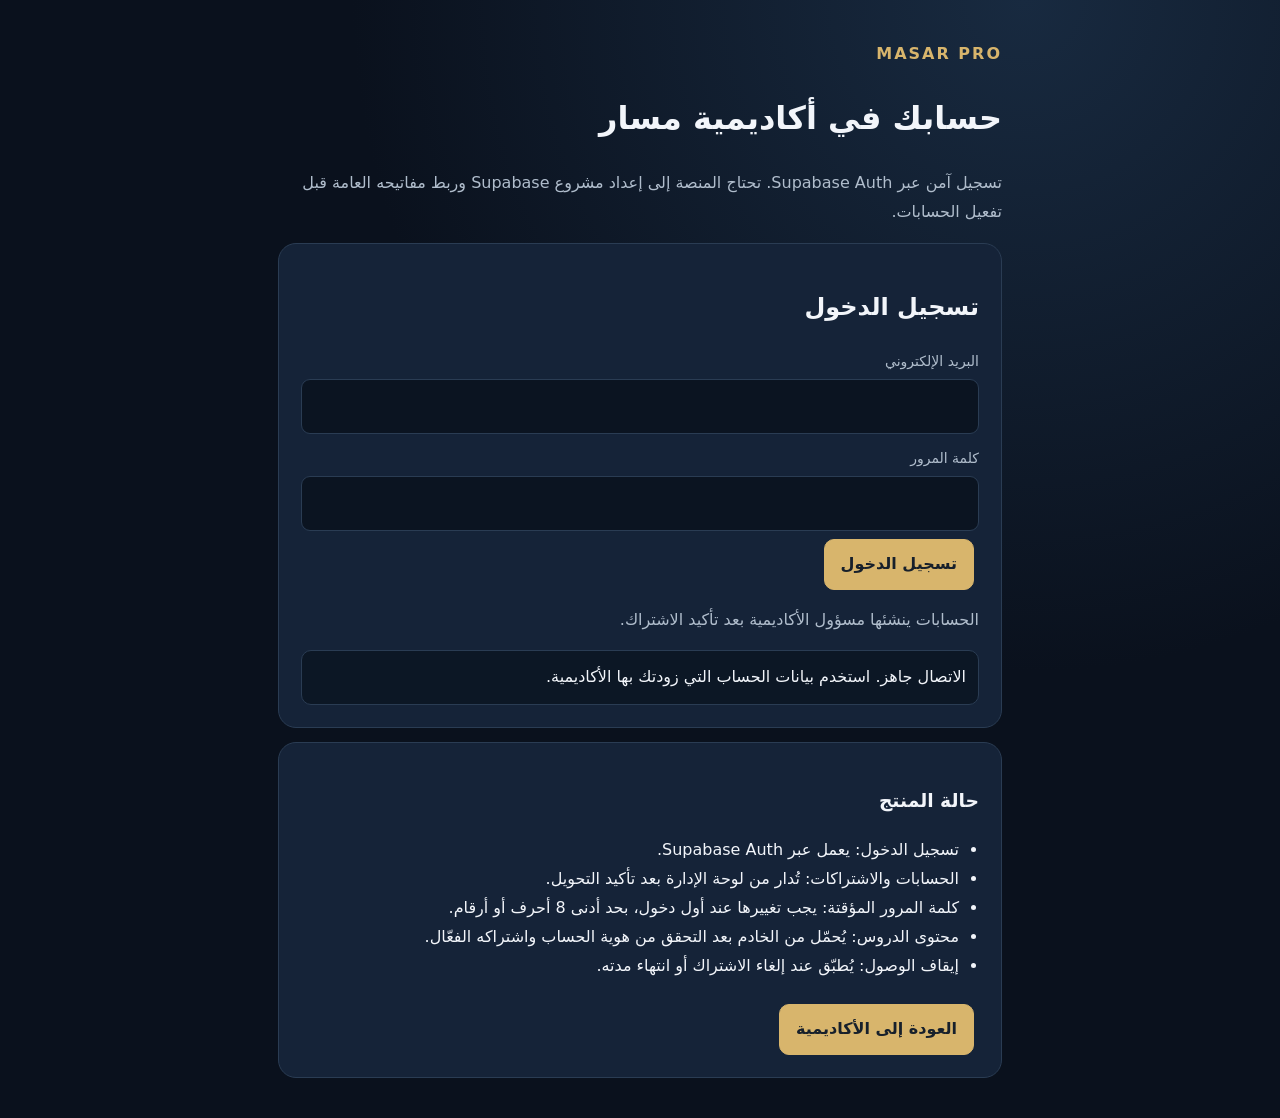
==== account.html @ f8928839 "Clean snapshot: exclude protected curriculum source and historical revisions" ====
<!doctype html>
<html lang="ar" dir="rtl">
<head>
<meta charset="utf-8"><meta name="viewport" content="width=device-width,initial-scale=1">
<meta name="theme-color" content="#101827"><meta name="robots" content="noindex,nofollow"><title>حساب MASAR PRO | أكاديمية مسار</title>
<style>
:root{color-scheme:dark;--bg:#0a111d;--panel:#152338;--line:#2a3c53;--gold:#d8b56c;--text:#f2f5fa;--muted:#b0bdcc;--green:#72d1aa;--red:#f29b91}*{box-sizing:border-box}body{margin:0;background:radial-gradient(circle at 80% 0%,#182a40,#0a111d 42rem);color:var(--text);font-family:system-ui,-apple-system,"Segoe UI",Tahoma,sans-serif;line-height:1.8}.wrap{max-width:760px;margin:40px auto;padding:0 18px}.panel{background:var(--panel);border:1px solid var(--line);border-radius:18px;padding:22px;margin:14px 0}.brand{color:var(--gold);font-weight:900;letter-spacing:2px}.muted,.hint{color:var(--muted)}label{display:block;margin:12px 0 5px;color:var(--muted);font-size:14px}input{width:100%;padding:12px;border-radius:9px;border:1px solid var(--line);background:#0b1421;color:var(--text);font:inherit}button,.link{display:inline-block;padding:10px 16px;border-radius:10px;border:1px solid var(--gold);background:var(--gold);color:#17202b;font:inherit;font-weight:800;cursor:pointer;text-decoration:none;margin:8px 5px 0 0}.secondary{background:transparent;color:var(--gold)}button:disabled{opacity:.5;cursor:not-allowed}.status{padding:12px;border-radius:10px;background:#0c1725;border:1px solid var(--line);white-space:pre-wrap}.good{color:var(--green)}.bad{color:var(--red)}.hide{display:none!important}a{color:var(--gold)}small{color:var(--muted)}ul{padding-right:20px}
</style>
</head>
<body><main class="wrap">
<div class="brand">MASAR PRO</div><h1>حسابك في أكاديمية مسار</h1><p class="muted">تسجيل آمن عبر Supabase Auth. تحتاج المنصة إلى إعداد مشروع Supabase وربط مفاتيحه العامة قبل تفعيل الحسابات.</p>
<section class="panel" id="configPanel"><h2>إعداد الاتصال</h2><p>لم يتم إعداد اتصال المنصة بعد. أنشئ مشروع Supabase، شغّل ملف قاعدة البيانات الموضح في دليل النشر، ثم أدخل Project URL وPublishable/Anon Key في ملف <code>assets/masar-config.js</code>.</p><p class="hint">المفتاح العام فقط مسموح في المتصفح. لا تضع Service Role Key أو أسرار الدفع هنا مطلقاً.</p></section>
<section class="panel hide" id="authPanel"><div id="signedOut">
<h2>تسجيل الدخول</h2><label for="email">البريد الإلكتروني</label><input id="email" type="email" autocomplete="email" required>
<label for="password">كلمة المرور</label><input id="password" type="password" autocomplete="current-password" minlength="8" required>
<button id="loginBtn">تسجيل الدخول</button>
<p class="hint">الحسابات ينشئها مسؤول الأكاديمية بعد تأكيد الاشتراك.</p></div>
<div id="changePasswordPanel" class="hide"><h2>تعيين كلمة المرور الجديدة</h2><p class="hint">هذه أول مرة تدخل فيها. اختر كلمة مرور خاصة بك قبل متابعة الأكاديمية.</p><label for="newPassword">كلمة المرور الجديدة</label><input id="newPassword" type="password" minlength="8" autocomplete="new-password"><small>8 أحرف أو أرقام على الأقل.</small><label for="confirmPassword">تأكيد كلمة المرور</label><input id="confirmPassword" type="password" minlength="8" autocomplete="new-password"><button id="savePasswordBtn">حفظ كلمة المرور والمتابعة</button><div id="passwordMessage" class="status" role="status" aria-live="polite"></div></div>
<div id="signedIn" class="hide"><h2>ملف الحساب</h2><p>البريد: <b id="userEmail"></b></p><p>معرّف الحساب: <code id="userId"></code></p><div class="status"><b>العضوية:</b> <span id="planStatus">جارٍ التحقق…</span><p id="periodEnd" class="hint"></p></div><p class="hint">يتم التحقق من صلاحية الوصول من الخادم عند فتح الأكاديمية. الدفع والتحصيل ما زالا يداران يدوياً بعد تأكيد التحويل.</p><a class="link" href="./index.html">دخول الأكاديمية</a><a class="link hide" id="adminLink" href="./admin.html">لوحة إدارة المشتركين</a><button class="secondary" id="logoutBtn">تسجيل الخروج</button></div>
<div id="message" class="status" role="status" aria-live="polite">الاتصال غير نشط.</div>
</section>
<section class="panel"><h3>حالة المنتج</h3><ul><li>تسجيل الدخول: يعمل عبر Supabase Auth.</li><li>الحسابات والاشتراكات: تُدار من لوحة الإدارة بعد تأكيد التحويل.</li><li>كلمة المرور المؤقتة: يجب تغييرها عند أول دخول، بحد أدنى 8 أحرف أو أرقام.</li><li>محتوى الدروس: يُحمّل من الخادم بعد التحقق من هوية الحساب واشتراكه الفعّال.</li><li>إيقاف الوصول: يُطبّق عند إلغاء الاشتراك أو انتهاء مدته.</li></ul><a class="link" href="./index.html">العودة إلى الأكاديمية</a></section>
</main>
<script src="./assets/masar-config.js"></script>
<script>
const cfg=window.MASAR_CONFIG||{},$=id=>document.getElementById(id);let session=null,user=null;
const msg=(s,kind="")=>{$("message").textContent=s;$("message").className="status "+kind};
function ready(){return /^https:\/\//.test(cfg.supabaseUrl||"")&&typeof cfg.supabaseAnonKey==="string"&&cfg.supabaseAnonKey.length>20}
async function api(path,method="GET",body=null,token=null){const headers={"apikey":cfg.supabaseAnonKey,"Content-Type":"application/json"};if(token)headers.Authorization="Bearer "+token;const r=await fetch(cfg.supabaseUrl.replace(/\/$/,"")+"/auth/v1/"+path,{method,headers,...(body?{body:JSON.stringify(body)}:{})});const data=await r.json().catch(()=>({}));if(!r.ok)throw new Error(data.msg||data.message||data.error_description||data.error||"تعذر تنفيذ الطلب ("+r.status+")");return data}
async function adminCall(action){const r=await fetch(cfg.supabaseUrl.replace(/\/$/,"")+"/functions/v1/masar-admin-users",{method:"POST",headers:{apikey:cfg.supabaseAnonKey,Authorization:"Bearer "+session.access_token,"Content-Type":"application/json"},body:JSON.stringify({action})});if(!r.ok)throw Error("not_admin");return r.json()}
function ensureLocalOwner(userId){const previous=localStorage.getItem("masar_local_owner");if(previous&&previous!==userId){for(let i=localStorage.length-1;i>=0;i--){const key=localStorage.key(i);if(key&&key.startsWith("masar_"))localStorage.removeItem(key)}}localStorage.setItem("masar_local_owner",userId)}
function mustChange(){return !!(user&&user.app_metadata&&user.app_metadata.must_change_password)}
function showSession(){const signed=!!session,change=signed&&mustChange();$("signedOut").classList.toggle("hide",signed);$("changePasswordPanel").classList.toggle("hide",!change);$("signedIn").classList.toggle("hide",!signed||change);if(signed&&!change){$("userEmail").textContent=user.email||"";$("userId").textContent=user.id;loadSubscription();adminCall("whoami").then(()=>$("adminLink").classList.remove("hide")).catch(()=>$("adminLink").classList.add("hide"))}else $("adminLink").classList.add("hide") }
async function loadSubscription(){try{const url=cfg.supabaseUrl.replace(/\/$/,"")+"/rest/v1/subscriptions?select=status,current_period_end&user_id=eq."+encodeURIComponent(user.id)+"&order=created_at.desc&limit=1";const r=await fetch(url,{headers:{apikey:cfg.supabaseAnonKey,Authorization:"Bearer "+session.access_token}});if(!r.ok)throw new Error("تعذر قراءة حالة العضوية");const rows=await r.json(),sub=rows[0],valid=sub&&sub.status==="active"&&sub.current_period_end&&Date.parse(sub.current_period_end)>Date.now();$("planStatus").textContent=valid?"MASAR PRO — فعّال":"مجاني — لا يوجد اشتراك PRO فعّال";$("periodEnd").textContent=sub&&sub.current_period_end?"ينتهي في: "+new Date(sub.current_period_end).toLocaleString("ar-OM"):"";}catch(e){$("planStatus").textContent="تعذر التحقق من الاشتراك";msg(e.message,"bad")}}
async function persistAuth(data){if(!data.access_token||!data.user)throw new Error("لم يتم إصدار جلسة. تحقق من تأكيد البريد الإلكتروني.");session={access_token:data.access_token,refresh_token:data.refresh_token};user=data.user;ensureLocalOwner(user.id);sessionStorage.setItem("masar_auth_session",JSON.stringify(session));showSession();msg("تم تسجيل الدخول بنجاح.","good")}
$("savePasswordBtn").onclick=async()=>{const p=$("newPassword").value,confirmPass=$("confirmPassword").value;try{if(p.length<8)throw Error("كلمة المرور يجب أن تكون 8 أحرف أو أرقام على الأقل.");if(p!==confirmPass)throw Error("كلمتا المرور غير متطابقتين.");$("savePasswordBtn").disabled=true;$("passwordMessage").textContent="جارٍ حفظ كلمة المرور…";const changed=await fetch(cfg.supabaseUrl.replace(/\/$/,"")+"/functions/v1/masar-change-password",{method:"POST",headers:{apikey:cfg.supabaseAnonKey,Authorization:"Bearer "+session.access_token,"Content-Type":"application/json"},body:JSON.stringify({password:p})});const changedData=await changed.json().catch(()=>({}));if(!changed.ok)throw Error(changedData.error==="password_change_not_required"?"لا يوجد تغيير مطلوب لكلمة المرور.":changedData.error||"تعذر تغيير كلمة المرور.");user=await api("user","GET",null,session.access_token);sessionStorage.setItem("masar_auth_session",JSON.stringify(session));$("newPassword").value="";$("confirmPassword").value="";showSession();msg("تم حفظ كلمة المرور الجديدة. يمكنك الآن استخدام الأكاديمية.","good")}catch(e){$("passwordMessage").textContent=e.message;$("passwordMessage").className="status bad"}finally{$("savePasswordBtn").disabled=false}};
$("loginBtn").onclick=async()=>{try{msg("جارٍ تسجيل الدخول…");await persistAuth(await api("token?grant_type=password","POST",{email:$("email").value.trim(),password:$("password").value}))}catch(e){msg(e.message,"bad")}};
$("logoutBtn").onclick=async()=>{try{await api("logout","POST",{},session.access_token)}catch(e){}session=null;user=null;sessionStorage.removeItem("masar_auth_session");showSession();msg("تم تسجيل الخروج.","good")};
(async()=>{if(!ready())return;$("configPanel").classList.add("hide");$("authPanel").classList.remove("hide");try{const raw=sessionStorage.getItem("masar_auth_session");if(raw){session=JSON.parse(raw);user=await api("user","GET",null,session.access_token);ensureLocalOwner(user.id);showSession();msg("تم استرجاع جلسة علامة التبويب.","good")}else msg("الاتصال جاهز. استخدم بيانات الحساب التي زودتك بها الأكاديمية.");}catch(e){session=null;user=null;sessionStorage.removeItem("masar_auth_session");msg("انتهت الجلسة أو تعذر التحقق منها. سجّل الدخول مجدداً.","bad")}})();
</script></body></html>
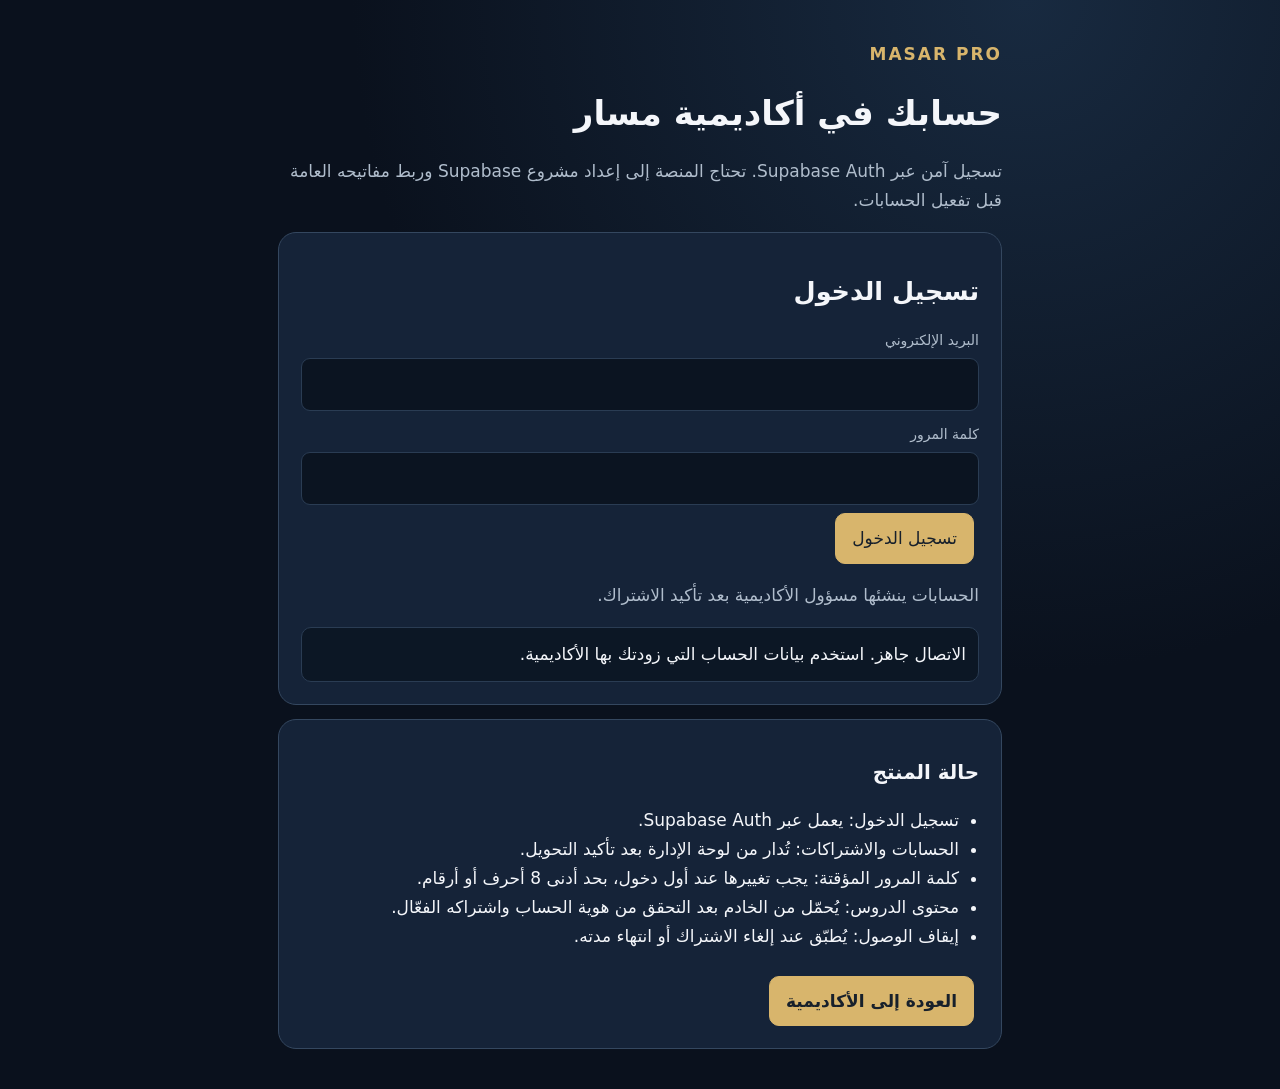
==== commit 55460744: "Apply responsive design system to account" ====
--- a/account.html
+++ b/account.html
@@ -6,6 +6,7 @@
 <style>
 :root{color-scheme:dark;--bg:#0a111d;--panel:#152338;--line:#2a3c53;--gold:#d8b56c;--text:#f2f5fa;--muted:#b0bdcc;--green:#72d1aa;--red:#f29b91}*{box-sizing:border-box}body{margin:0;background:radial-gradient(circle at 80% 0%,#182a40,#0a111d 42rem);color:var(--text);font-family:system-ui,-apple-system,"Segoe UI",Tahoma,sans-serif;line-height:1.8}.wrap{max-width:760px;margin:40px auto;padding:0 18px}.panel{background:var(--panel);border:1px solid var(--line);border-radius:18px;padding:22px;margin:14px 0}.brand{color:var(--gold);font-weight:900;letter-spacing:2px}.muted,.hint{color:var(--muted)}label{display:block;margin:12px 0 5px;color:var(--muted);font-size:14px}input{width:100%;padding:12px;border-radius:9px;border:1px solid var(--line);background:#0b1421;color:var(--text);font:inherit}button,.link{display:inline-block;padding:10px 16px;border-radius:10px;border:1px solid var(--gold);background:var(--gold);color:#17202b;font:inherit;font-weight:800;cursor:pointer;text-decoration:none;margin:8px 5px 0 0}.secondary{background:transparent;color:var(--gold)}button:disabled{opacity:.5;cursor:not-allowed}.status{padding:12px;border-radius:10px;background:#0c1725;border:1px solid var(--line);white-space:pre-wrap}.good{color:var(--green)}.bad{color:var(--red)}.hide{display:none!important}a{color:var(--gold)}small{color:var(--muted)}ul{padding-right:20px}
 </style>
+<link rel="stylesheet" href="./assets/masar-iphone-design.css">
 </head>
 <body><main class="wrap">
 <div class="brand">MASAR PRO</div><h1>حسابك في أكاديمية مسار</h1><p class="muted">تسجيل آمن عبر Supabase Auth. تحتاج المنصة إلى إعداد مشروع Supabase وربط مفاتيحه العامة قبل تفعيل الحسابات.</p>
@@ -22,19 +23,20 @@
 <section class="panel"><h3>حالة المنتج</h3><ul><li>تسجيل الدخول: يعمل عبر Supabase Auth.</li><li>الحسابات والاشتراكات: تُدار من لوحة الإدارة بعد تأكيد التحويل.</li><li>كلمة المرور المؤقتة: يجب تغييرها عند أول دخول، بحد أدنى 8 أحرف أو أرقام.</li><li>محتوى الدروس: يُحمّل من الخادم بعد التحقق من هوية الحساب واشتراكه الفعّال.</li><li>إيقاف الوصول: يُطبّق عند إلغاء الاشتراك أو انتهاء مدته.</li></ul><a class="link" href="./index.html">العودة إلى الأكاديمية</a></section>
 </main>
 <script src="./assets/masar-config.js"></script>
+<script src="./assets/masar-auth-session.js"></script>
 <script>
-const cfg=window.MASAR_CONFIG||{},$=id=>document.getElementById(id);let session=null,user=null;
+const cfg=window.MASAR_CONFIG||{},$=id=>document.getElementById(id),authSession=window.MASARAuthSession;let session=null,user=null;
 const msg=(s,kind="")=>{$("message").textContent=s;$("message").className="status "+kind};
 function ready(){return /^https:\/\//.test(cfg.supabaseUrl||"")&&typeof cfg.supabaseAnonKey==="string"&&cfg.supabaseAnonKey.length>20}
-async function api(path,method="GET",body=null,token=null){const headers={"apikey":cfg.supabaseAnonKey,"Content-Type":"application/json"};if(token)headers.Authorization="Bearer "+token;const r=await fetch(cfg.supabaseUrl.replace(/\/$/,"")+"/auth/v1/"+path,{method,headers,...(body?{body:JSON.stringify(body)}:{})});const data=await r.json().catch(()=>({}));if(!r.ok)throw new Error(data.msg||data.message||data.error_description||data.error||"تعذر تنفيذ الطلب ("+r.status+")");return data}
-async function adminCall(action){const r=await fetch(cfg.supabaseUrl.replace(/\/$/,"")+"/functions/v1/masar-admin-users",{method:"POST",headers:{apikey:cfg.supabaseAnonKey,Authorization:"Bearer "+session.access_token,"Content-Type":"application/json"},body:JSON.stringify({action})});if(!r.ok)throw Error("not_admin");return r.json()}
-function ensureLocalOwner(userId){const previous=localStorage.getItem("masar_local_owner");if(previous&&previous!==userId){for(let i=localStorage.length-1;i>=0;i--){const key=localStorage.key(i);if(key&&key.startsWith("masar_"))localStorage.removeItem(key)}}localStorage.setItem("masar_local_owner",userId)}
+async function api(path,method="GET",body=null,token=null){const headers={"apikey":cfg.supabaseAnonKey,"Content-Type":"application/json"};let r;if(token){session=await authSession.getValidSession();headers.Authorization="Bearer "+session.access_token;r=await authSession.authorizedFetch(cfg.supabaseUrl.replace(/\/$/,"")+"/auth/v1/"+path,{method,headers,...(body?{body:JSON.stringify(body)}:{})})}else r=await fetch(cfg.supabaseUrl.replace(/\/$/,"")+"/auth/v1/"+path,{method,headers,...(body?{body:JSON.stringify(body)}:{})});const data=await r.json().catch(()=>({}));if(!r.ok)throw new Error(data.msg||data.message||data.error_description||data.error||"تعذر تنفيذ الطلب ("+r.status+")");return data}
+async function adminCall(action){session=await authSession.getValidSession();const r=await authSession.authorizedFetch(cfg.supabaseUrl.replace(/\/$/,"")+"/functions/v1/masar-admin-users",{method:"POST",headers:{apikey:cfg.supabaseAnonKey,"Content-Type":"application/json"},body:JSON.stringify({action})});if(!r.ok)throw Error("not_admin");return r.json()}
+
 function mustChange(){return !!(user&&user.app_metadata&&user.app_metadata.must_change_password)}
 function showSession(){const signed=!!session,change=signed&&mustChange();$("signedOut").classList.toggle("hide",signed);$("changePasswordPanel").classList.toggle("hide",!change);$("signedIn").classList.toggle("hide",!signed||change);if(signed&&!change){$("userEmail").textContent=user.email||"";$("userId").textContent=user.id;loadSubscription();adminCall("whoami").then(()=>$("adminLink").classList.remove("hide")).catch(()=>$("adminLink").classList.add("hide"))}else $("adminLink").classList.add("hide") }
-async function loadSubscription(){try{const url=cfg.supabaseUrl.replace(/\/$/,"")+"/rest/v1/subscriptions?select=status,current_period_end&user_id=eq."+encodeURIComponent(user.id)+"&order=created_at.desc&limit=1";const r=await fetch(url,{headers:{apikey:cfg.supabaseAnonKey,Authorization:"Bearer "+session.access_token}});if(!r.ok)throw new Error("تعذر قراءة حالة العضوية");const rows=await r.json(),sub=rows[0],valid=sub&&sub.status==="active"&&sub.current_period_end&&Date.parse(sub.current_period_end)>Date.now();$("planStatus").textContent=valid?"MASAR PRO — فعّال":"مجاني — لا يوجد اشتراك PRO فعّال";$("periodEnd").textContent=sub&&sub.current_period_end?"ينتهي في: "+new Date(sub.current_period_end).toLocaleString("ar-OM"):"";}catch(e){$("planStatus").textContent="تعذر التحقق من الاشتراك";msg(e.message,"bad")}}
-async function persistAuth(data){if(!data.access_token||!data.user)throw new Error("لم يتم إصدار جلسة. تحقق من تأكيد البريد الإلكتروني.");session={access_token:data.access_token,refresh_token:data.refresh_token};user=data.user;ensureLocalOwner(user.id);sessionStorage.setItem("masar_auth_session",JSON.stringify(session));showSession();msg("تم تسجيل الدخول بنجاح.","good")}
-$("savePasswordBtn").onclick=async()=>{const p=$("newPassword").value,confirmPass=$("confirmPassword").value;try{if(p.length<8)throw Error("كلمة المرور يجب أن تكون 8 أحرف أو أرقام على الأقل.");if(p!==confirmPass)throw Error("كلمتا المرور غير متطابقتين.");$("savePasswordBtn").disabled=true;$("passwordMessage").textContent="جارٍ حفظ كلمة المرور…";const changed=await fetch(cfg.supabaseUrl.replace(/\/$/,"")+"/functions/v1/masar-change-password",{method:"POST",headers:{apikey:cfg.supabaseAnonKey,Authorization:"Bearer "+session.access_token,"Content-Type":"application/json"},body:JSON.stringify({password:p})});const changedData=await changed.json().catch(()=>({}));if(!changed.ok)throw Error(changedData.error==="password_change_not_required"?"لا يوجد تغيير مطلوب لكلمة المرور.":changedData.error||"تعذر تغيير كلمة المرور.");user=await api("user","GET",null,session.access_token);sessionStorage.setItem("masar_auth_session",JSON.stringify(session));$("newPassword").value="";$("confirmPassword").value="";showSession();msg("تم حفظ كلمة المرور الجديدة. يمكنك الآن استخدام الأكاديمية.","good")}catch(e){$("passwordMessage").textContent=e.message;$("passwordMessage").className="status bad"}finally{$("savePasswordBtn").disabled=false}};
+async function loadSubscription(){try{session=await authSession.getValidSession();const url=cfg.supabaseUrl.replace(/\/$/,"")+"/rest/v1/subscriptions?select=status,current_period_end&user_id=eq."+encodeURIComponent(user.id)+"&order=created_at.desc&limit=1";const r=await authSession.authorizedFetch(url,{headers:{apikey:cfg.supabaseAnonKey}});if(!r.ok)throw new Error("تعذر قراءة حالة العضوية");const rows=await r.json(),sub=rows[0],valid=sub&&sub.status==="active"&&sub.current_period_end&&Date.parse(sub.current_period_end)>Date.now();$("planStatus").textContent=valid?"MASAR PRO — فعّال":"مجاني — لا يوجد اشتراك PRO فعّال";$("periodEnd").textContent=sub&&sub.current_period_end?"ينتهي في: "+new Date(sub.current_period_end).toLocaleString("ar-OM"):"";}catch(e){$("planStatus").textContent="تعذر التحقق من الاشتراك";msg(e.message,"bad")}}
+async function persistAuth(data){if(!data.access_token||!data.refresh_token||!data.user)throw new Error("لم يتم إصدار جلسة. تحقق من تأكيد البريد الإلكتروني.");session=authSession.accept(data);user=data.user;showSession();msg("تم تسجيل الدخول بنجاح. بيانات التقدم محفوظة في مساحة مستقلة لهذا الحساب.","good")}
+$("savePasswordBtn").onclick=async()=>{const p=$("newPassword").value,confirmPass=$("confirmPassword").value;try{if(p.length<8)throw Error("كلمة المرور يجب أن تكون 8 خانات على الأقل.");if(!/[a-z]/.test(p)||!/[A-Z]/.test(p)||!/[0-9]/.test(p))throw Error("استخدم حرفاً إنجليزياً كبيراً وحرفاً صغيراً ورقماً واحداً على الأقل.");if(p!==confirmPass)throw Error("كلمتا المرور غير متطابقتين.");$("savePasswordBtn").disabled=true;$("passwordMessage").textContent="جارٍ حفظ كلمة المرور…";session=await authSession.getValidSession();const changed=await authSession.authorizedFetch(cfg.supabaseUrl.replace(/\/$/,"")+"/functions/v1/masar-change-password",{method:"POST",headers:{apikey:cfg.supabaseAnonKey,"Content-Type":"application/json"},body:JSON.stringify({password:p})});const changedData=await changed.json().catch(()=>({}));if(!changed.ok)throw Error(changedData.error==="password_change_not_required"?"لا يوجد تغيير مطلوب لكلمة المرور.":changedData.error==="password_requires_lowercase_uppercase_number"?"يجب أن تحتوي كلمة المرور على حرف إنجليزي صغير وحرف كبير ورقم على الأقل.":changedData.error==="password_minimum_8_characters"?"كلمة المرور يجب أن تكون بين 8 و128 خانة.":changedData.error||"تعذر تغيير كلمة المرور.");const fresh=await api("token?grant_type=password","POST",{email:user.email,password:p});await persistAuth(fresh);$("newPassword").value="";$("confirmPassword").value="";msg("تم حفظ كلمة المرور الجديدة وتجديد الجلسة. يمكنك الآن استخدام الأكاديمية.","good")}catch(e){$("passwordMessage").textContent=e.message;$("passwordMessage").className="status bad"}finally{$("savePasswordBtn").disabled=false}};
 $("loginBtn").onclick=async()=>{try{msg("جارٍ تسجيل الدخول…");await persistAuth(await api("token?grant_type=password","POST",{email:$("email").value.trim(),password:$("password").value}))}catch(e){msg(e.message,"bad")}};
-$("logoutBtn").onclick=async()=>{try{await api("logout","POST",{},session.access_token)}catch(e){}session=null;user=null;sessionStorage.removeItem("masar_auth_session");showSession();msg("تم تسجيل الخروج.","good")};
-(async()=>{if(!ready())return;$("configPanel").classList.add("hide");$("authPanel").classList.remove("hide");try{const raw=sessionStorage.getItem("masar_auth_session");if(raw){session=JSON.parse(raw);user=await api("user","GET",null,session.access_token);ensureLocalOwner(user.id);showSession();msg("تم استرجاع جلسة علامة التبويب.","good")}else msg("الاتصال جاهز. استخدم بيانات الحساب التي زودتك بها الأكاديمية.");}catch(e){session=null;user=null;sessionStorage.removeItem("masar_auth_session");msg("انتهت الجلسة أو تعذر التحقق منها. سجّل الدخول مجدداً.","bad")}})();
-</script></body></html>+$("logoutBtn").onclick=async()=>{try{await api("logout","POST",{},session.access_token)}catch(e){}authSession.clear();session=null;user=null;showSession();msg("تم تسجيل الخروج.","good")};
+(async()=>{if(!ready())return;$("configPanel").classList.add("hide");$("authPanel").classList.remove("hide");try{if(sessionStorage.getItem("masar_auth_session")){session=await authSession.getValidSession();user=await api("user","GET",null,session.access_token);showSession();msg("تم استرجاع جلسة علامة التبويب.","good")}else msg("الاتصال جاهز. استخدم بيانات الحساب التي زودتك بها الأكاديمية.");}catch(e){session=null;user=null;if(e.code!=="MASAR_AUTH_TEMPORARY")authSession.clear();msg(e.message,"bad")}})();
+</script></body></html>
--- a/assets/masar-iphone-design.css
+++ b/assets/masar-iphone-design.css
@@ -0,0 +1,97 @@
+/* MASAR PRO responsive design system — informed by Apple HIG, adapted for web/PWA. */
+:root {
+  --masar-surface: #111d2c;
+  --masar-surface-raised: #17263a;
+  --masar-border: #34475f;
+  --masar-gold: #e4c47b;
+  --masar-gold-strong: #f3d99d;
+  --masar-text: #f4f6fa;
+  --masar-muted: #bdc7d5;
+  --masar-radius: 18px;
+  color-scheme: dark;
+  -webkit-text-size-adjust: 100%;
+  text-size-adjust: 100%;
+}
+html { scroll-padding-top: 7rem; }
+body { font-size: 17px; line-height: 1.7; color: var(--masar-text); }
+h1, h2, h3, h4 { line-height: 1.25; text-wrap: balance; }
+p, li { text-wrap: pretty; }
+a { text-underline-offset: .2em; }
+button, input, select, textarea { font: inherit; }
+button, a, input[type="checkbox"], input[type="radio"], select { -webkit-tap-highlight-color: transparent; }
+button, .btn, .ghost, .nav button, .link { min-height: 44px; }
+input, select, textarea { min-height: 44px; font-size: 16px; }
+:focus-visible { outline: 3px solid var(--masar-gold-strong); outline-offset: 3px; }
+::selection { background: #e4c47b55; }
+.shell { width: min(100% - 32px, 1180px); padding-inline: 0; }
+.card, .stat, .panel { border-color: var(--masar-border); border-radius: var(--masar-radius); }
+.btn { box-shadow: 0 1px 0 #fff2 inset; transition: transform .15s ease, filter .15s ease, background-color .15s ease; }
+.btn:active, .nav button:active { transform: scale(.985); }
+.lessonbody { max-width: 72ch; font-size: 17px; line-height: 1.8; }
+.lessonbody p, .lessonbody li { font-size: inherit; line-height: inherit; }
+#mt5CourseLessons { grid-template-columns: minmax(0, 1fr); width: min(100%, 860px); margin-inline: auto; gap: 20px; }
+#mt5CourseLessons .unit { padding: clamp(20px, 3vw, 32px); }
+#mt5CourseLessons .unit h3 { font-size: clamp(22px, 2.2vw, 28px); line-height: 1.35; }
+#mt5CourseLessons .mt5-course-body,
+#mt5CourseLessons .mt5-course-body p { font-size: 17px; line-height: 1.8; }
+#mt5CourseLessons .mt5-extra { padding: 18px; }
+.mt5-practice { scroll-margin-top: 7rem; }
+.option { min-height: 44px; display: flex; align-items: center; gap: 8px; }
+.option input { flex: 0 0 auto; }
+.visual-canvas, .tablewrap, .lesson-reference { max-width: 100%; }
+img, svg, video, canvas { max-width: 100%; }
+@media (max-width: 850px) {
+  .shell { width: min(100% - 28px, 720px); }
+  .top { padding-top: env(safe-area-inset-top); }
+  .topin { align-items: center; gap: 8px; }
+  .nav { gap: 4px; max-width: 100%; overscroll-behavior-x: contain; scrollbar-width: thin; }
+  .nav button { padding: 8px 12px; }
+  .hero { padding-block: 28px 20px; }
+  .hero h1 { font-size: clamp(30px, 8vw, 42px); }
+  .sectionhead { align-items: flex-start; flex-direction: column; }
+  .grid { grid-template-columns: repeat(2, minmax(0, 1fr)); }
+  .stats { grid-template-columns: repeat(2, minmax(0, 1fr)); }
+}
+@media (max-width: 600px) {
+  html { scroll-padding-top: 8rem; }
+  body { font-size: 17px; line-height: 1.7; overflow-wrap: anywhere; }
+  .shell { width: min(100% - 24px, 520px); }
+  .top { position: sticky; top: 0; }
+  .topin { display: flex; flex-wrap: wrap; justify-content: space-between; padding-block: 8px 6px; }
+  .brand { font-size: 17px; letter-spacing: 1.4px; }
+  .brand small { font-size: 11px; letter-spacing: .4px; }
+  .nav { order: 3; width: 100%; margin-inline: -2px; padding: 2px 2px 6px; }
+  .nav button { flex: 0 0 auto; padding-inline: 12px; white-space: nowrap; font-size: 14px; }
+  .hero { padding: 24px 0 18px; }
+  .hero h1 { font-size: clamp(29px, 8.5vw, 38px); }
+  .hero p { font-size: 16px; line-height: 1.75; }
+  .stats { gap: 9px; margin-block: 16px 24px; }
+  .stat { padding: 13px; }
+  .stat strong { font-size: 22px; }
+  .grid, .glossary, .toolgrid, .strategy-grid { grid-template-columns: minmax(0, 1fr); }
+  .grid { gap: 12px; }
+  .card, .panel { padding: 17px; border-radius: 16px; }
+  .section { margin-block: 24px; }
+  .sectionhead h2 { font-size: 22px; }
+  .lessonhead { flex-direction: column; }
+  .lessonbody { max-width: 100%; font-size: 17px; }
+  #mt5CourseLessons { gap: 14px; }
+  #mt5CourseLessons .unit { padding: 18px; }
+  #mt5CourseLessons .mt5-course-body,
+  #mt5CourseLessons .mt5-course-body p { font-size: 17px; line-height: 1.8; }
+  #mt5CourseLessons .mt5-extra { padding: 15px; }
+  #mt5CourseLessons .mt5-visual img { max-height: 60vh; }
+  .mt5-practice { padding: 15px; }
+  .actions { gap: 8px; }
+  .actions > .btn { flex: 1 1 auto; }
+  .field input, .field select, .field textarea { min-height: 48px; }
+  .wrap { width: min(100% - 24px, 520px); margin: 20px auto; padding: 0; }
+  .wrap .panel { padding: 18px; }
+  button, .btn, .link { min-height: 48px; padding: 11px 16px; }
+  .certificate { padding: 18px; border-width: 5px; }
+  .certificate h2 { font-size: 26px; }
+  footer { padding-bottom: calc(24px + env(safe-area-inset-bottom)); }
+}
+@media (prefers-reduced-motion: reduce) {
+  *, *::before, *::after { scroll-behavior: auto !important; animation-duration: .01ms !important; animation-iteration-count: 1 !important; transition-duration: .01ms !important; }
+}
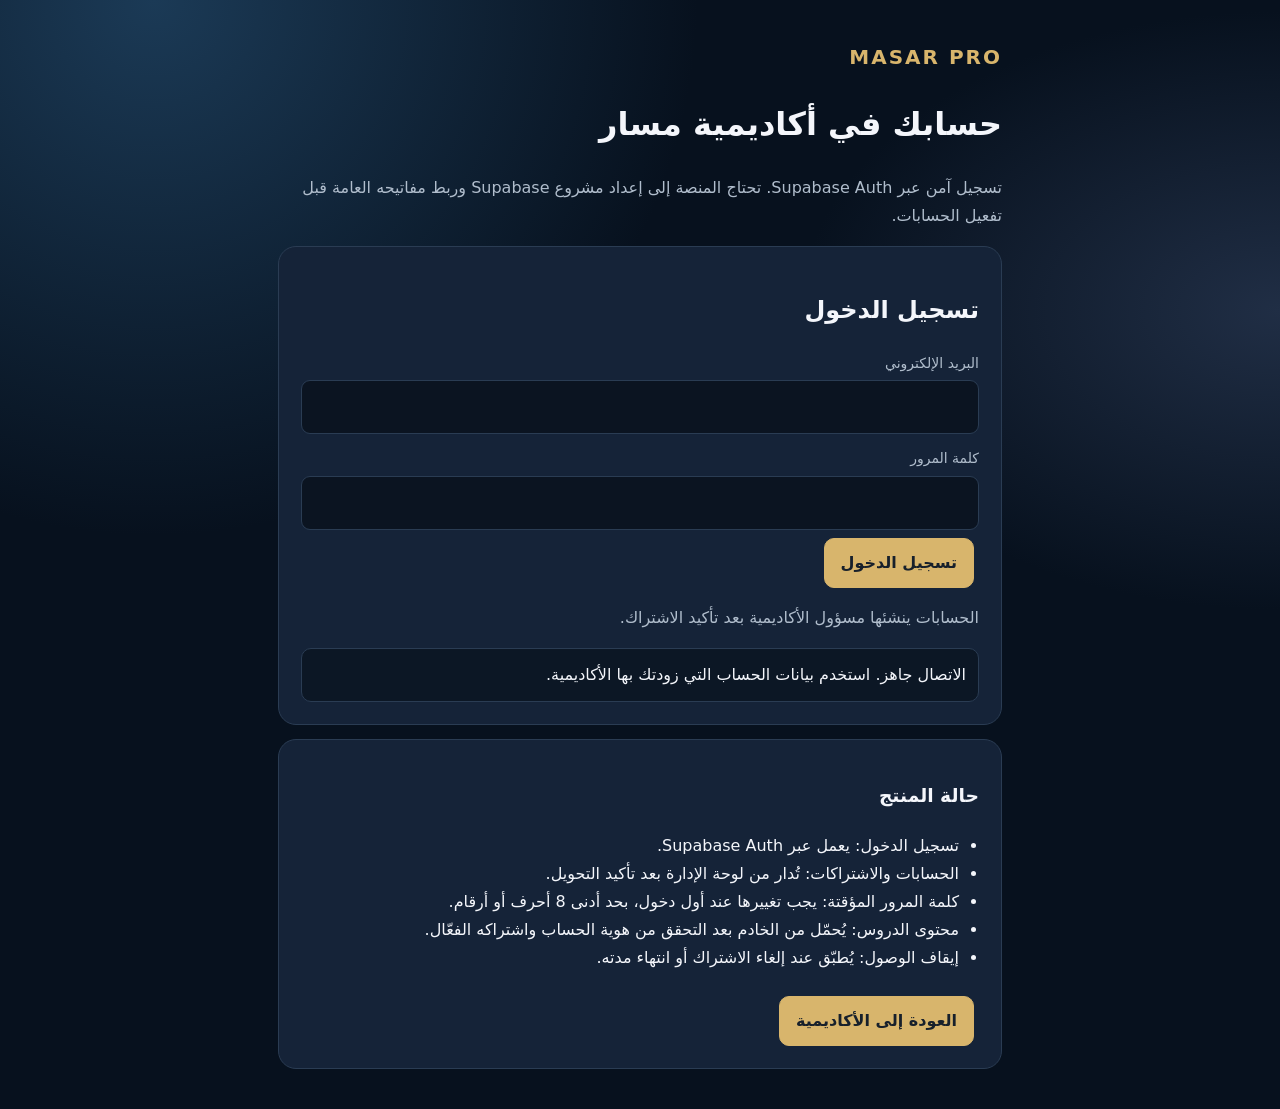
==== commit bd0fa4cc: "Display permanent MASAR PRO access" ====
--- a/account.html
+++ b/account.html
@@ -33,7 +33,7 @@
 
 function mustChange(){return !!(user&&user.app_metadata&&user.app_metadata.must_change_password)}
 function showSession(){const signed=!!session,change=signed&&mustChange();$("signedOut").classList.toggle("hide",signed);$("changePasswordPanel").classList.toggle("hide",!change);$("signedIn").classList.toggle("hide",!signed||change);if(signed&&!change){$("userEmail").textContent=user.email||"";$("userId").textContent=user.id;loadSubscription();adminCall("whoami").then(()=>$("adminLink").classList.remove("hide")).catch(()=>$("adminLink").classList.add("hide"))}else $("adminLink").classList.add("hide") }
-async function loadSubscription(){try{session=await authSession.getValidSession();const url=cfg.supabaseUrl.replace(/\/$/,"")+"/rest/v1/subscriptions?select=status,current_period_end&user_id=eq."+encodeURIComponent(user.id)+"&order=created_at.desc&limit=1";const r=await authSession.authorizedFetch(url,{headers:{apikey:cfg.supabaseAnonKey}});if(!r.ok)throw new Error("تعذر قراءة حالة العضوية");const rows=await r.json(),sub=rows[0],valid=sub&&sub.status==="active"&&sub.current_period_end&&Date.parse(sub.current_period_end)>Date.now();$("planStatus").textContent=valid?"MASAR PRO — فعّال":"مجاني — لا يوجد اشتراك PRO فعّال";$("periodEnd").textContent=sub&&sub.current_period_end?"ينتهي في: "+new Date(sub.current_period_end).toLocaleString("ar-OM"):"";}catch(e){$("planStatus").textContent="تعذر التحقق من الاشتراك";msg(e.message,"bad")}}
+async function loadSubscription(){try{session=await authSession.getValidSession();const url=cfg.supabaseUrl.replace(/\/$/,"")+"/rest/v1/subscriptions?select=status,current_period_end&user_id=eq."+encodeURIComponent(user.id)+"&order=created_at.desc&limit=1";const r=await authSession.authorizedFetch(url,{headers:{apikey:cfg.supabaseAnonKey}});if(!r.ok)throw new Error("تعذر قراءة حالة العضوية");const rows=await r.json(),sub=rows[0],valid=sub&&sub.status==="active"&&(!sub.current_period_end||Date.parse(sub.current_period_end)>Date.now());$("planStatus").textContent=valid?"MASAR PRO — فعّال":"مجاني — لا يوجد اشتراك PRO فعّال";$("periodEnd").textContent=valid?(sub.current_period_end?"ينتهي في: "+new Date(sub.current_period_end).toLocaleString("ar-OM"):"وصول دائم — لا يوجد تاريخ انتهاء"):"";}catch(e){$("planStatus").textContent="تعذر التحقق من الاشتراك";msg(e.message,"bad")}}
 async function persistAuth(data){if(!data.access_token||!data.refresh_token||!data.user)throw new Error("لم يتم إصدار جلسة. تحقق من تأكيد البريد الإلكتروني.");session=authSession.accept(data);user=data.user;showSession();msg("تم تسجيل الدخول بنجاح. بيانات التقدم محفوظة في مساحة مستقلة لهذا الحساب.","good")}
 $("savePasswordBtn").onclick=async()=>{const p=$("newPassword").value,confirmPass=$("confirmPassword").value;try{if(p.length<8)throw Error("كلمة المرور يجب أن تكون 8 خانات على الأقل.");if(!/[a-z]/.test(p)||!/[A-Z]/.test(p)||!/[0-9]/.test(p))throw Error("استخدم حرفاً إنجليزياً كبيراً وحرفاً صغيراً ورقماً واحداً على الأقل.");if(p!==confirmPass)throw Error("كلمتا المرور غير متطابقتين.");$("savePasswordBtn").disabled=true;$("passwordMessage").textContent="جارٍ حفظ كلمة المرور…";session=await authSession.getValidSession();const changed=await authSession.authorizedFetch(cfg.supabaseUrl.replace(/\/$/,"")+"/functions/v1/masar-change-password",{method:"POST",headers:{apikey:cfg.supabaseAnonKey,"Content-Type":"application/json"},body:JSON.stringify({password:p})});const changedData=await changed.json().catch(()=>({}));if(!changed.ok)throw Error(changedData.error==="password_change_not_required"?"لا يوجد تغيير مطلوب لكلمة المرور.":changedData.error==="password_requires_lowercase_uppercase_number"?"يجب أن تحتوي كلمة المرور على حرف إنجليزي صغير وحرف كبير ورقم على الأقل.":changedData.error==="password_minimum_8_characters"?"كلمة المرور يجب أن تكون بين 8 و128 خانة.":changedData.error||"تعذر تغيير كلمة المرور.");const fresh=await api("token?grant_type=password","POST",{email:user.email,password:p});await persistAuth(fresh);$("newPassword").value="";$("confirmPassword").value="";msg("تم حفظ كلمة المرور الجديدة وتجديد الجلسة. يمكنك الآن استخدام الأكاديمية.","good")}catch(e){$("passwordMessage").textContent=e.message;$("passwordMessage").className="status bad"}finally{$("savePasswordBtn").disabled=false}};
 $("loginBtn").onclick=async()=>{try{msg("جارٍ تسجيل الدخول…");await persistAuth(await api("token?grant_type=password","POST",{email:$("email").value.trim(),password:$("password").value}))}catch(e){msg(e.message,"bad")}};
--- a/assets/masar-iphone-design.css
+++ b/assets/masar-iphone-design.css
@@ -1,97 +1,196 @@
-/* MASAR PRO responsive design system — informed by Apple HIG, adapted for web/PWA. */
+/* MASAR PRO — visible dashboard redesign, responsive web/PWA. */
 :root {
-  --masar-surface: #111d2c;
-  --masar-surface-raised: #17263a;
-  --masar-border: #34475f;
-  --masar-gold: #e4c47b;
-  --masar-gold-strong: #f3d99d;
-  --masar-text: #f4f6fa;
-  --masar-muted: #bdc7d5;
-  --masar-radius: 18px;
-  color-scheme: dark;
-  -webkit-text-size-adjust: 100%;
-  text-size-adjust: 100%;
+  --masar-ink: #07111e;
+  --masar-panel: #101f31;
+  --masar-panel-raised: #172b42;
+  --masar-stroke: #304861;
+  --masar-accent: #e8c77f;
+  --masar-accent-ink: #182131;
+  --masar-copy: #f4f6fb;
+  --masar-copy-muted: #b9c6d5;
+  --masar-radius: 22px;
 }
-html { scroll-padding-top: 7rem; }
-body { font-size: 17px; line-height: 1.7; color: var(--masar-text); }
-h1, h2, h3, h4 { line-height: 1.25; text-wrap: balance; }
-p, li { text-wrap: pretty; }
-a { text-underline-offset: .2em; }
-button, input, select, textarea { font: inherit; }
-button, a, input[type="checkbox"], input[type="radio"], select { -webkit-tap-highlight-color: transparent; }
-button, .btn, .ghost, .nav button, .link { min-height: 44px; }
-input, select, textarea { min-height: 44px; font-size: 16px; }
-:focus-visible { outline: 3px solid var(--masar-gold-strong); outline-offset: 3px; }
-::selection { background: #e4c47b55; }
-.shell { width: min(100% - 32px, 1180px); padding-inline: 0; }
-.card, .stat, .panel { border-color: var(--masar-border); border-radius: var(--masar-radius); }
-.btn { box-shadow: 0 1px 0 #fff2 inset; transition: transform .15s ease, filter .15s ease, background-color .15s ease; }
-.btn:active, .nav button:active { transform: scale(.985); }
-.lessonbody { max-width: 72ch; font-size: 17px; line-height: 1.8; }
-.lessonbody p, .lessonbody li { font-size: inherit; line-height: inherit; }
-#mt5CourseLessons { grid-template-columns: minmax(0, 1fr); width: min(100%, 860px); margin-inline: auto; gap: 20px; }
-#mt5CourseLessons .unit { padding: clamp(20px, 3vw, 32px); }
-#mt5CourseLessons .unit h3 { font-size: clamp(22px, 2.2vw, 28px); line-height: 1.35; }
-#mt5CourseLessons .mt5-course-body,
-#mt5CourseLessons .mt5-course-body p { font-size: 17px; line-height: 1.8; }
-#mt5CourseLessons .mt5-extra { padding: 18px; }
-.mt5-practice { scroll-margin-top: 7rem; }
-.option { min-height: 44px; display: flex; align-items: center; gap: 8px; }
-.option input { flex: 0 0 auto; }
-.visual-canvas, .tablewrap, .lesson-reference { max-width: 100%; }
-img, svg, video, canvas { max-width: 100%; }
-@media (max-width: 850px) {
-  .shell { width: min(100% - 28px, 720px); }
-  .top { padding-top: env(safe-area-inset-top); }
-  .topin { align-items: center; gap: 8px; }
-  .nav { gap: 4px; max-width: 100%; overscroll-behavior-x: contain; scrollbar-width: thin; }
-  .nav button { padding: 8px 12px; }
-  .hero { padding-block: 28px 20px; }
-  .hero h1 { font-size: clamp(30px, 8vw, 42px); }
-  .sectionhead { align-items: flex-start; flex-direction: column; }
-  .grid { grid-template-columns: repeat(2, minmax(0, 1fr)); }
-  .stats { grid-template-columns: repeat(2, minmax(0, 1fr)); }
+html { scroll-padding-top: 6rem; }
+body {
+  background:
+    radial-gradient(ellipse at 12% 0%, #1b3a56 0, transparent 34rem),
+    radial-gradient(ellipse at 100% 28%, #202e45 0, transparent 30rem),
+    var(--masar-ink);
+  color: var(--masar-copy);
+  font-size: 16px;
+  line-height: 1.75;
+}
+.shell { width: min(100% - 40px, 1240px); padding-inline: 0; }
+.top {
+  background: rgb(7 17 30 / 92%);
+  border-bottom: 1px solid rgb(141 170 199 / 22%);
+  box-shadow: 0 12px 30px rgb(0 0 0 / 16%);
+}
+.topin { min-height: 76px; gap: 18px; }
+.brand { font-size: 20px; letter-spacing: 2px; }
+.brand small { color: #c0ccda; font-size: 11px; letter-spacing: .5px; }
+.nav { gap: 5px; }
+.nav button {
+  min-height: 42px;
+  padding: 9px 13px;
+  border: 1px solid transparent;
+  border-radius: 999px;
+  color: #c2cede;
+  font-size: 14px;
+  transition: background .18s ease, color .18s ease, border-color .18s ease;
+}
+.nav button.active {
+  color: #fff2cf;
+  background: #263b52;
+  border-color: #526b82;
+}
+.nav button:hover { color: #fff; background: #1b3047; border-color: #3b536b; }
+.ghost { border-color: #3a5068; color: #e5edf6; }
+.hero {
+  position: relative;
+  isolation: isolate;
+  margin-top: 28px;
+  padding: clamp(28px, 5vw, 58px);
+  border: 1px solid #405b74;
+  border-radius: 28px;
+  overflow: hidden;
+  background:
+    radial-gradient(ellipse at 8% 8%, rgb(232 199 127 / 14%), transparent 45%),
+    linear-gradient(125deg, #1a3048 0%, #102137 54%, #0d1929 100%);
+  box-shadow: 0 24px 70px rgb(0 0 0 / 24%), inset 0 1px 0 rgb(255 255 255 / 5%);
+}
+.hero::after {
+  content: "";
+  position: absolute;
+  z-index: -1;
+  inset: auto -70px -170px auto;
+  width: 360px;
+  height: 360px;
+  border: 1px solid rgb(232 199 127 / 18%);
+  border-radius: 50%;
+  box-shadow: 0 0 0 34px rgb(232 199 127 / 3%), 0 0 0 70px rgb(232 199 127 / 2%);
+}
+.eyebrow { color: #f0d99f; letter-spacing: .02em; }
+.hero h1 {
+  max-width: 900px;
+  margin: 16px 0;
+  font-size: clamp(34px, 5.2vw, 62px);
+  line-height: 1.23;
+  letter-spacing: -.025em;
+}
+.hero p { max-width: 760px; color: #d1dce8; font-size: 18px; line-height: 1.85; }
+.gold { color: #f3d99d; }
+.actions { gap: 12px; margin-top: 24px; }
+.btn {
+  min-height: 48px;
+  padding: 12px 20px;
+  border-radius: 13px;
+  border-color: #f0d69b;
+  background: linear-gradient(135deg, #f3d99d, #d7b56b);
+  color: #17202b;
+  box-shadow: 0 8px 22px rgb(0 0 0 / 16%), inset 0 1px 0 rgb(255 255 255 / 45%);
+}
+.btn.alt { background: #162a40; color: #f3d99d; border-color: #526a82; box-shadow: none; }
+main.shell { padding-bottom: 30px; }
+.stats { gap: 14px; margin: 26px 0 20px; }
+.stat {
+  position: relative;
+  min-height: 126px;
+  padding: 22px 24px;
+  background: linear-gradient(145deg, #182d43, #101e30);
+  border: 1px solid #38516b;
+  border-radius: 19px;
+  box-shadow: 0 12px 28px rgb(0 0 0 / 15%), inset 0 1px 0 rgb(255 255 255 / 4%);
+}
+.stat strong { font-size: clamp(27px, 3vw, 36px); line-height: 1.25; color: #f3d99d; }
+.stat span { display: block; margin-top: 8px; color: #c3cfdd; font-size: 14px; }
+.card {
+  background: linear-gradient(145deg, #14263a, #0f1c2c);
+  border: 1px solid #304861;
+  border-radius: 20px;
+  box-shadow: 0 12px 30px rgb(0 0 0 / 12%);
+}
+.section { margin: 34px 0; }
+.sectionhead { margin-bottom: 18px; }
+.sectionhead h2, .section h2 { font-size: clamp(23px, 2.4vw, 30px); letter-spacing: -.015em; }
+.sectionhead .pill { align-self: center; }
+#homeView .sectionhead { padding-bottom: 13px; border-bottom: 1px solid #2b425a; }
+#homeView .grid { grid-template-columns: repeat(3, minmax(0, 1fr)); gap: 16px; }
+#homeView .unit {
+  min-height: 230px;
+  padding: 22px;
+  border-radius: 19px;
+  background: linear-gradient(150deg, #182d43, #101e30);
+  border: 1px solid #334c65;
+  box-shadow: 0 10px 24px rgb(0 0 0 / 12%);
+  transition: transform .18s ease, border-color .18s ease, box-shadow .18s ease;
+}
+#homeView .unit:not(.locked):hover {
+  transform: translateY(-3px);
+  border-color: #9c875a;
+  box-shadow: 0 16px 30px rgb(0 0 0 / 22%);
+}
+#homeView .unit .num { color: #f0d99f; font-size: 13px; }
+#homeView .unit h3 { margin: 10px 0; font-size: 21px; line-height: 1.4; }
+#homeView .unit p { min-height: 0; color: #c1cedc; font-size: 15px; line-height: 1.75; }
+#homeView .unit .status { display: inline-flex; margin-top: 12px; padding: 5px 10px; border: 1px solid #355b50; border-radius: 999px; background: #17342f; color: #a6e4c6; }
+#homeView .unit.locked { opacity: .68; }
+.progress { height: 11px; background: #2b4056; }
+.progress span { background: linear-gradient(90deg, #c49c55, #f4dca3); }
+.notice { border-color: #78633e; background: linear-gradient(135deg, #2b281f, #1c2027); }
+.pill { border-color: #415a72; color: #d3deea; background: #14263a; }
+.view .card { padding: clamp(18px, 3vw, 30px); }
+.lessonhead { padding-bottom: 18px; border-bottom: 1px solid #304861; }
+.lessonbody { max-width: 76ch; font-size: 17px; line-height: 1.9; }
+.lessonbody p, .lessonbody li { color: #d7e1ec; }
+.exercise { background: #10283a; border-color: #47667c; }
+.option { min-height: 48px; padding: 12px 14px; border-radius: 12px; }
+.option:has(input:checked) { background: #293b4d; border-color: #e0bf77; }
+@media (max-width: 1000px) {
+  .shell { width: min(100% - 32px, 860px); }
+  .topin { flex-wrap: wrap; padding-block: 10px; }
+  .nav { order: 3; width: 100%; overflow-x: auto; flex-wrap: nowrap; }
+  .nav button { flex: 0 0 auto; white-space: nowrap; }
+  #homeView .grid { grid-template-columns: repeat(2, minmax(0, 1fr)); }
 }
 @media (max-width: 600px) {
-  html { scroll-padding-top: 8rem; }
-  body { font-size: 17px; line-height: 1.7; overflow-wrap: anywhere; }
+  html { scroll-padding-top: 8.5rem; }
+  body { font-size: 16px; line-height: 1.7; }
   .shell { width: min(100% - 24px, 520px); }
-  .top { position: sticky; top: 0; }
-  .topin { display: flex; flex-wrap: wrap; justify-content: space-between; padding-block: 8px 6px; }
-  .brand { font-size: 17px; letter-spacing: 1.4px; }
-  .brand small { font-size: 11px; letter-spacing: .4px; }
-  .nav { order: 3; width: 100%; margin-inline: -2px; padding: 2px 2px 6px; }
-  .nav button { flex: 0 0 auto; padding-inline: 12px; white-space: nowrap; font-size: 14px; }
-  .hero { padding: 24px 0 18px; }
-  .hero h1 { font-size: clamp(29px, 8.5vw, 38px); }
-  .hero p { font-size: 16px; line-height: 1.75; }
-  .stats { gap: 9px; margin-block: 16px 24px; }
-  .stat { padding: 13px; }
-  .stat strong { font-size: 22px; }
-  .grid, .glossary, .toolgrid, .strategy-grid { grid-template-columns: minmax(0, 1fr); }
-  .grid { gap: 12px; }
-  .card, .panel { padding: 17px; border-radius: 16px; }
-  .section { margin-block: 24px; }
-  .sectionhead h2 { font-size: 22px; }
+  .top { position: sticky; top: 0; padding-top: env(safe-area-inset-top); }
+  .topin { gap: 7px; padding-block: 8px 5px; }
+  .brand { font-size: 17px; }
+  .brand small { font-size: 10px; }
+  .nav { gap: 6px; padding: 4px 1px 7px; scrollbar-width: thin; overscroll-behavior-x: contain; }
+  .nav button { min-height: 44px; padding: 9px 13px; font-size: 13px; }
+  .hero { margin-top: 14px; padding: 25px 21px 26px; border-radius: 22px; }
+  .hero h1 { font-size: clamp(30px, 8.3vw, 39px); line-height: 1.32; }
+  .hero p { font-size: 16px; line-height: 1.8; }
+  .actions { display: grid; grid-template-columns: 1fr; }
+  .actions > .btn { width: 100%; }
+  .stats { gap: 10px; margin: 18px 0; }
+  .stat { min-height: 105px; padding: 15px; border-radius: 16px; }
+  .stat strong { font-size: 26px; }
+  .stat span { margin-top: 5px; font-size: 13px; }
+  .card { border-radius: 17px; }
+  #homeView .grid { grid-template-columns: minmax(0, 1fr); gap: 12px; }
+  #homeView .unit { min-height: 0; padding: 19px; }
+  #homeView .unit h3 { font-size: 20px; }
+  #homeView .unit p { margin-bottom: 8px; }
+  .section { margin-block: 26px; }
+  .sectionhead { align-items: flex-start; flex-direction: column; }
+  .sectionhead .pill { align-self: flex-start; }
+  .sectionhead h2, .section h2 { font-size: 23px; }
+  .view .card { padding: 17px; }
   .lessonhead { flex-direction: column; }
-  .lessonbody { max-width: 100%; font-size: 17px; }
-  #mt5CourseLessons { gap: 14px; }
-  #mt5CourseLessons .unit { padding: 18px; }
-  #mt5CourseLessons .mt5-course-body,
-  #mt5CourseLessons .mt5-course-body p { font-size: 17px; line-height: 1.8; }
-  #mt5CourseLessons .mt5-extra { padding: 15px; }
-  #mt5CourseLessons .mt5-visual img { max-height: 60vh; }
-  .mt5-practice { padding: 15px; }
-  .actions { gap: 8px; }
-  .actions > .btn { flex: 1 1 auto; }
-  .field input, .field select, .field textarea { min-height: 48px; }
-  .wrap { width: min(100% - 24px, 520px); margin: 20px auto; padding: 0; }
-  .wrap .panel { padding: 18px; }
-  button, .btn, .link { min-height: 48px; padding: 11px 16px; }
-  .certificate { padding: 18px; border-width: 5px; }
-  .certificate h2 { font-size: 26px; }
-  footer { padding-bottom: calc(24px + env(safe-area-inset-bottom)); }
+  .lessonbody { font-size: 17px; }
+  .toolgrid, .strategy-grid, .glossary { grid-template-columns: minmax(0, 1fr); }
+  .tablewrap, .lesson-reference, .visual-canvas { max-width: 100%; overflow-x: auto; }
+  .field input, .field select, .field textarea { font-size: 16px; min-height: 48px; }
 }
 @media (prefers-reduced-motion: reduce) {
-  *, *::before, *::after { scroll-behavior: auto !important; animation-duration: .01ms !important; animation-iteration-count: 1 !important; transition-duration: .01ms !important; }
+  *, *::before, *::after { scroll-behavior: auto !important; transition-duration: .01ms !important; animation-duration: .01ms !important; }
 }
+@media (forced-colors: active) {
+  .hero, .card, .stat, #homeView .unit, .btn { border: 1px solid CanvasText; }
+}
